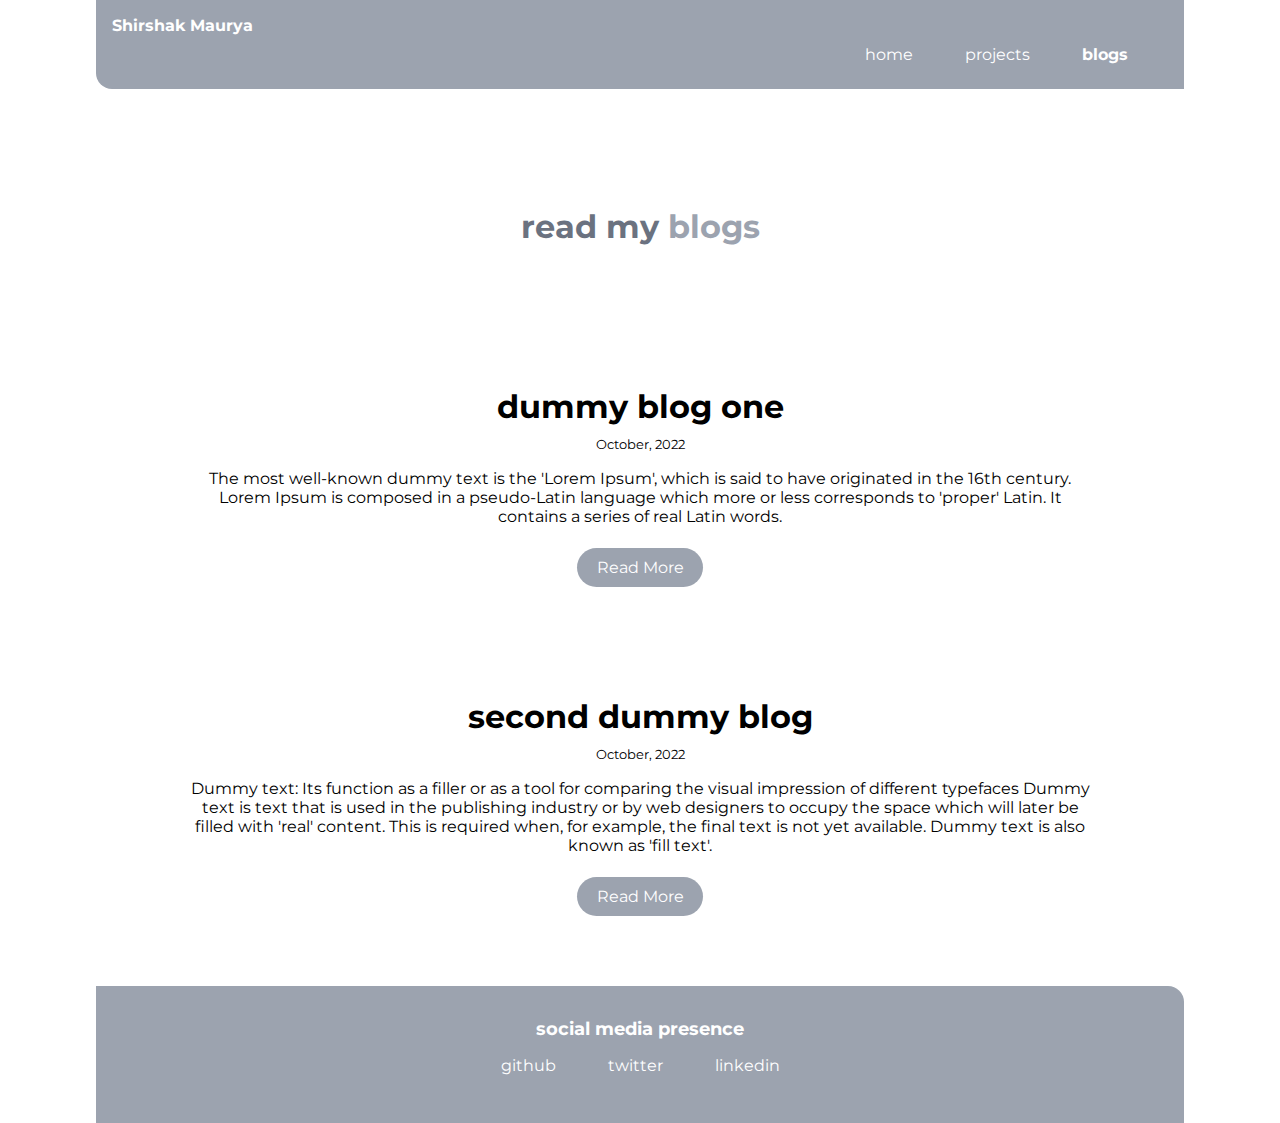
==== blogs.html @ bbb970d8 "added details" ====
<!DOCTYPE html>
<html lang="en">
  <head>
    <meta charset="UTF-8" />
    <meta name="viewport" content="width=device-width, initial-scale=1.0" />
    <link href="styles.css" rel="stylesheet" />
    <title>blogs | Shirshak Maurya</title>
  </head>
  <body>
    <nav class="navigation container">
      <div class="nav-brand"><a href="/">Shirshak Maurya</a></div>
      <ul class="list-non-bullet nav-pills">
        <li class="list-item-inline">
          <a class="link" href="/">home</a>
        </li>
        <li class="list-item-inline">
          <a class="link" href="/projects.html">projects</a>
        </li>
        <li class="list-item-inline">
          <a class="link link-active" href="/blogs.html">blogs</a>
        </li>
      </ul>
    </nav>

    <header class="hero">
      <h1 class="hero-heading">
        read my <span class="heading-inverted">blogs</span>
      </h1>
    </header>

    <ul class="list-non-bullet">
      <li>
        <article class="showcase-list container container-center">
          <h1>dummy blog one</h1>
          <small>October, 2022</small>
          <p>
            The most well-known dummy text is the 'Lorem Ipsum', which is said
            to have originated in the 16th century. Lorem Ipsum is composed in a
            pseudo-Latin language which more or less corresponds to 'proper'
            Latin. It contains a series of real Latin words.
          </p>

          <a class="link link-primary" href="./dummy-blog.html">Read More</a>
        </article>
      </li>

      <li>
        <article class="showcase-list container container-center">
          <h1>second dummy blog</h1>
          <small>October, 2022</small>
          <p>
            Dummy text: Its function as a filler or as a tool for comparing the
            visual impression of different typefaces Dummy text is text that is
            used in the publishing industry or by web designers to occupy the
            space which will later be filled with 'real' content. This is
            required when, for example, the final text is not yet available.
            Dummy text is also known as 'fill text'.
          </p>

          <a
            class="link link-primary"
            href="https://tanaypratap.substack.com/p/15-lpa-web-dev-job-checklist"
            >Read More</a
          >
        </article>
      </li>
    </ul>

    <footer class="footer">
      <div class="footer-header">social media presence</div>
      <ul class="social-links list-non-bullet">
        <li class="list-item-inline">
          <a class="link" href="https://github.com/shirshakmaurya/"> github </a>
        </li>
        <li class="list-item-inline">
          <a class="link" href="https://twitter.com/shirshakm"> twitter </a>
        </li>
        <li class="list-item-inline">
          <a class="link" href="https://www.linkedin.com/in/shirshakmaurya/">
            linkedin
          </a>
        </li>
      </ul>
    </footer>
  </body>
</html>
---- styles.css ----
@import url("https://fonts.googleapis.com/css2?family=Montserrat:wght@400;700&display=swap");

:root {
  --primary-color: #9CA3AF;
  --off-white: #f3f4f6;
  --dark-gray: #6b7280;
}

body {
  font-family: "Montserrat", sans-serif;
  margin: 0px auto;
  max-width: 85%;
  width: 100%;
}

hr {
  margin: 2rem 0rem;
}

/** spaces **/

.margin-md {
  margin: 2rem;
}

/** container **/
.container {
  padding: 0rem 1rem;
}

.container-center {
  max-width: 900px;
  width: 100%;
  margin: auto;
}

/** links **/
.link {
  box-sizing: border-box;
  text-decoration: none;
  padding: 0.5rem 1rem;
}

.link-primary {
  max-width: 140px;
  padding: 0.6rem 1.2rem;
  background-color: var(--primary-color);
  color: #fff;
  margin: 1rem auto;
  border-radius: 2rem;
}

.link-secondary {
  max-width: 140px;
  margin: 1rem;
  padding: 0.6rem 1.2rem;
  border-radius: 2rem;
  border: 1px solid var(--primary-color);
  color: var(--primary-color);
}

/** look into BEM naming convention for CSS **/

/** lists **/

.list-non-bullet {
  list-style: none;
  padding-inline-start: 0px;
}

.list-item-inline {
  display: inline;
  padding: 0rem 0.5rem;
}

/** navigation **/

.navigation {
  background-color: var(--primary-color);
  color: white;
  padding: 1rem;
  border-bottom-left-radius: 1rem;
}

.navigation .nav-brand {
  font-weight: bold;
}

.nav-brand a {
  text-decoration: none;
  color: inherit;
}

.navigation .nav-pills {
  text-align: right;
  margin: 0.6rem 1rem;
}

.navigation .link {
  color: white;
}

.navigation .link-active {
  font-weight: bold;
}

/** header **/

.hero {
  padding: 2rem;
  padding-top: 5rem;
}

.hero .hero-img {
  max-width: 80%;
  width: 550px;
  display: block;
  margin: auto;
}

.hero .hero-heading {
  text-align: center;
  padding-top: 1rem;
  color: var(--dark-gray);
}

.hero .hero-heading .heading-inverted {
  color: var(--primary-color);
}

/** sections **/

.section {
  padding: 2rem;
  margin: 2rem 0;
  border-radius: 1rem;
  text-align: center;
}

.section h1 {
  text-align: center;
}

.ow {
  background-color: var(--off-white);
}

/** footers **/

.footer {
  background-color: var(--primary-color);
  padding: 2rem 1rem;
  text-align: center;
  color: white;
  border-top-right-radius: 1rem;
}

.footer .link {
  color: white;
}

.footer .footer-header {
  font-weight: bold;
  font-size: large;
}

.footer ul {
  padding-inline-start: 0px;
}

/** projects **/
.showcase-list {
  /* padding: 2rem; */
  padding: 2rem;
  border-radius: 1rem;
  text-align: center;
  margin: 3rem auto;
}
.showcase-list h1 {
  margin: 0.5rem;
}

.showcase-list p {
  padding-bottom: 1rem;
}

/** blogs **/

.showcase-blog {
  padding-bottom: 6rem;
}

@media (max-width: 900px) {
  body {
    max-width: 95%;
    width: 100%;
  }

  .list-item-inline {
    display: inline;
    padding: 0rem;
  }

  .container-center {
    width: auto;
  }

  .link-primary {
    display: block;
  }
}
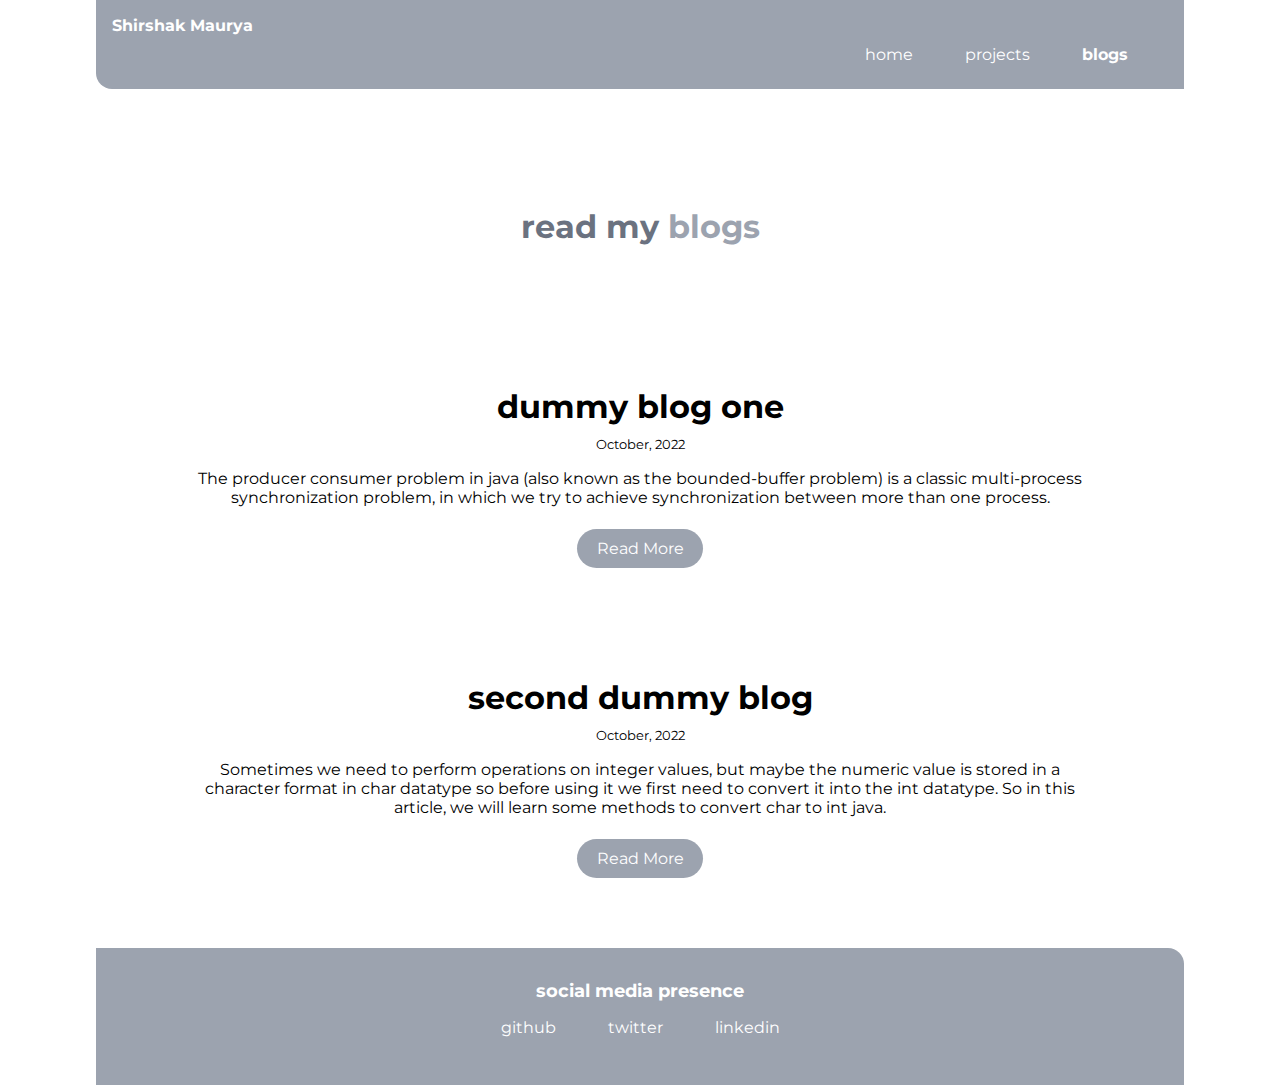
==== commit 45956c35: "Added my article" ====
--- a/blogs.html
+++ b/blogs.html
@@ -34,13 +34,10 @@
           <h1>dummy blog one</h1>
           <small>October, 2022</small>
           <p>
-            The most well-known dummy text is the 'Lorem Ipsum', which is said
-            to have originated in the 16th century. Lorem Ipsum is composed in a
-            pseudo-Latin language which more or less corresponds to 'proper'
-            Latin. It contains a series of real Latin words.
+            The producer consumer problem in java (also known as the bounded-buffer problem) is a classic multi-process synchronization problem, in which we try to achieve synchronization between more than one process.
           </p>
 
-          <a class="link link-primary" href="./dummy-blog.html">Read More</a>
+          <a class="link link-primary" href="https://www.scaler.com/topics/producer-consumer-problem-in-java/">Read More</a>
         </article>
       </li>
 
@@ -49,17 +46,12 @@
           <h1>second dummy blog</h1>
           <small>October, 2022</small>
           <p>
-            Dummy text: Its function as a filler or as a tool for comparing the
-            visual impression of different typefaces Dummy text is text that is
-            used in the publishing industry or by web designers to occupy the
-            space which will later be filled with 'real' content. This is
-            required when, for example, the final text is not yet available.
-            Dummy text is also known as 'fill text'.
+            Sometimes we need to perform operations on integer values, but maybe the numeric value is stored in a character format in char datatype so before using it we first need to convert it into the int datatype. So in this article, we will learn some methods to convert char to int java.
           </p>
 
           <a
             class="link link-primary"
-            href="https://tanaypratap.substack.com/p/15-lpa-web-dev-job-checklist"
+            href="https://www.scaler.com/topics/char-to-int-in-java/"
             >Read More</a
           >
         </article>
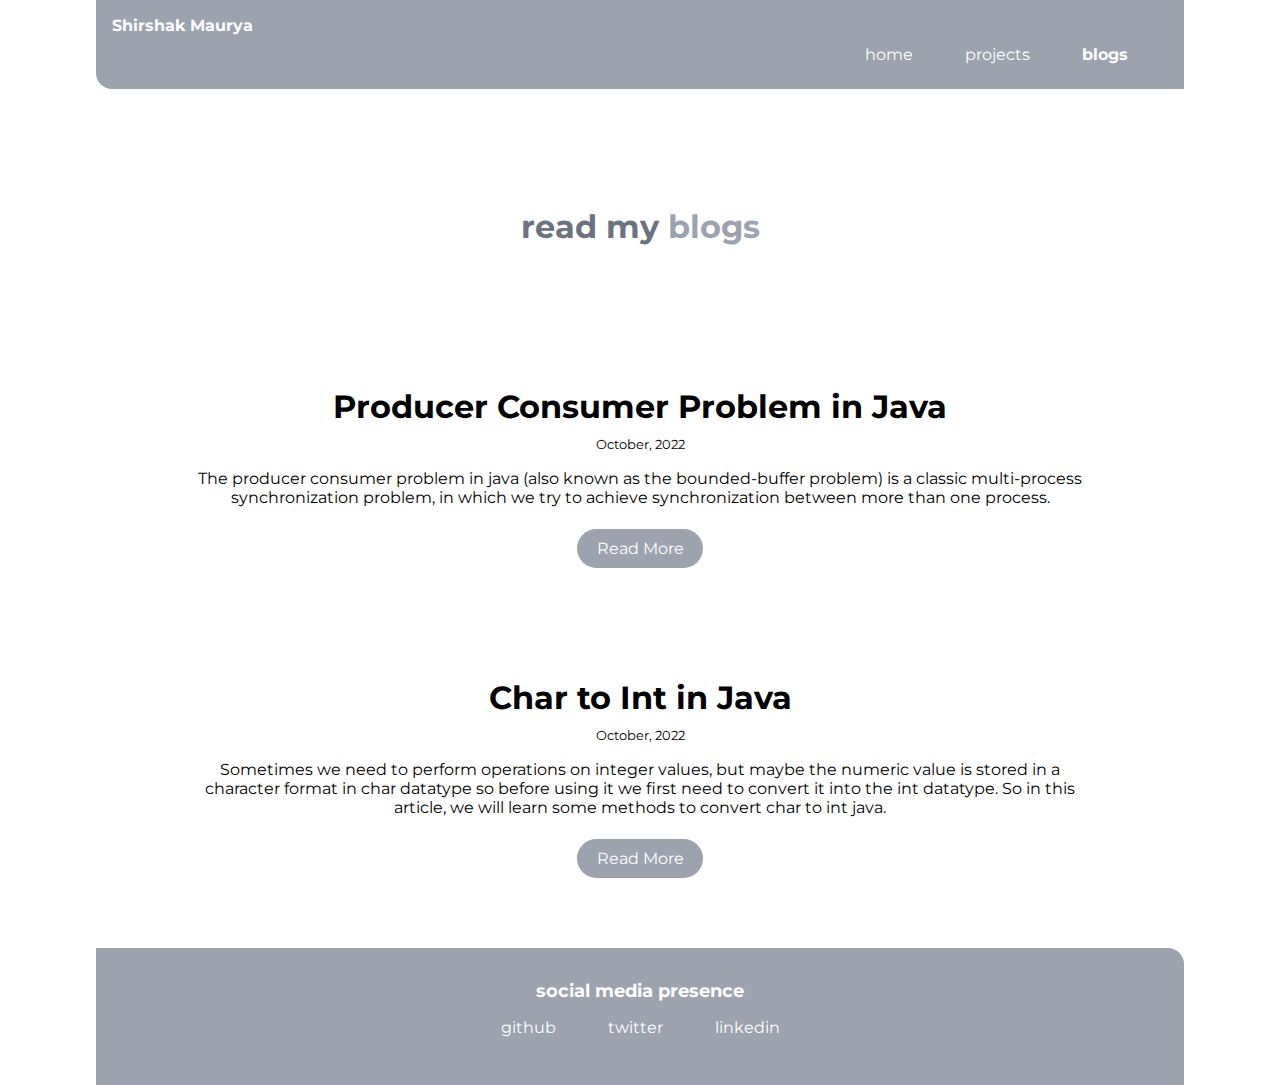
==== commit eab23e29: "Added articles" ====
--- a/blogs.html
+++ b/blogs.html
@@ -31,7 +31,7 @@
     <ul class="list-non-bullet">
       <li>
         <article class="showcase-list container container-center">
-          <h1>dummy blog one</h1>
+          <h1>Producer Consumer Problem in Java</h1>
           <small>October, 2022</small>
           <p>
             The producer consumer problem in java (also known as the bounded-buffer problem) is a classic multi-process synchronization problem, in which we try to achieve synchronization between more than one process.
@@ -43,7 +43,7 @@
 
       <li>
         <article class="showcase-list container container-center">
-          <h1>second dummy blog</h1>
+          <h1>Char to Int in Java</h1>
           <small>October, 2022</small>
           <p>
             Sometimes we need to perform operations on integer values, but maybe the numeric value is stored in a character format in char datatype so before using it we first need to convert it into the int datatype. So in this article, we will learn some methods to convert char to int java.
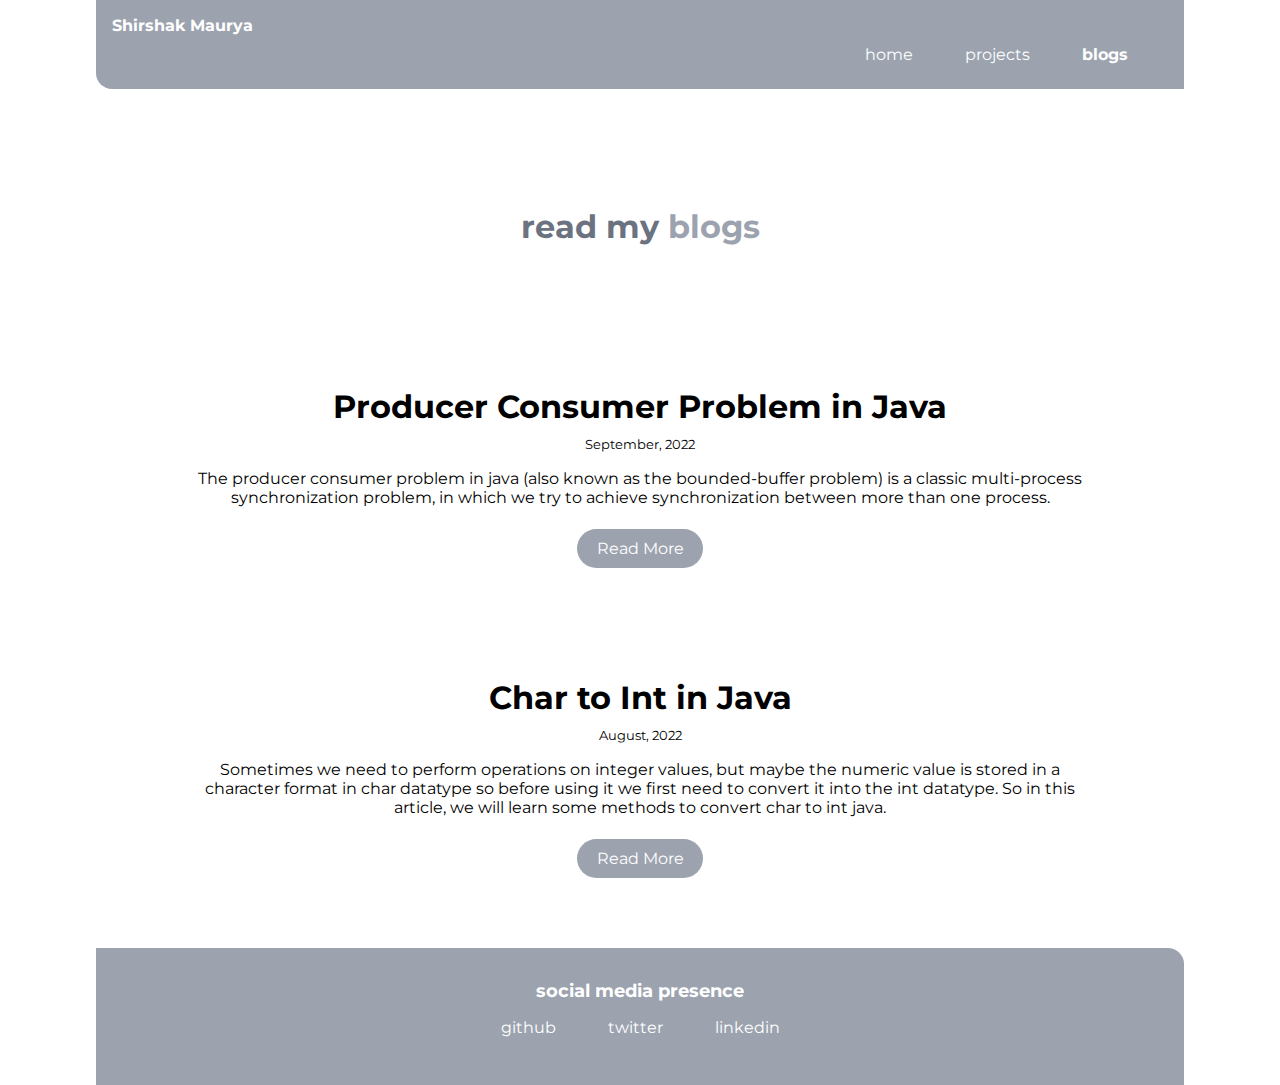
==== commit 57387c34: "Update blogs.html" ====
--- a/blogs.html
+++ b/blogs.html
@@ -32,7 +32,7 @@
       <li>
         <article class="showcase-list container container-center">
           <h1>Producer Consumer Problem in Java</h1>
-          <small>October, 2022</small>
+          <small>September, 2022</small>
           <p>
             The producer consumer problem in java (also known as the bounded-buffer problem) is a classic multi-process synchronization problem, in which we try to achieve synchronization between more than one process.
           </p>
@@ -44,7 +44,7 @@
       <li>
         <article class="showcase-list container container-center">
           <h1>Char to Int in Java</h1>
-          <small>October, 2022</small>
+          <small>August, 2022</small>
           <p>
             Sometimes we need to perform operations on integer values, but maybe the numeric value is stored in a character format in char datatype so before using it we first need to convert it into the int datatype. So in this article, we will learn some methods to convert char to int java.
           </p>
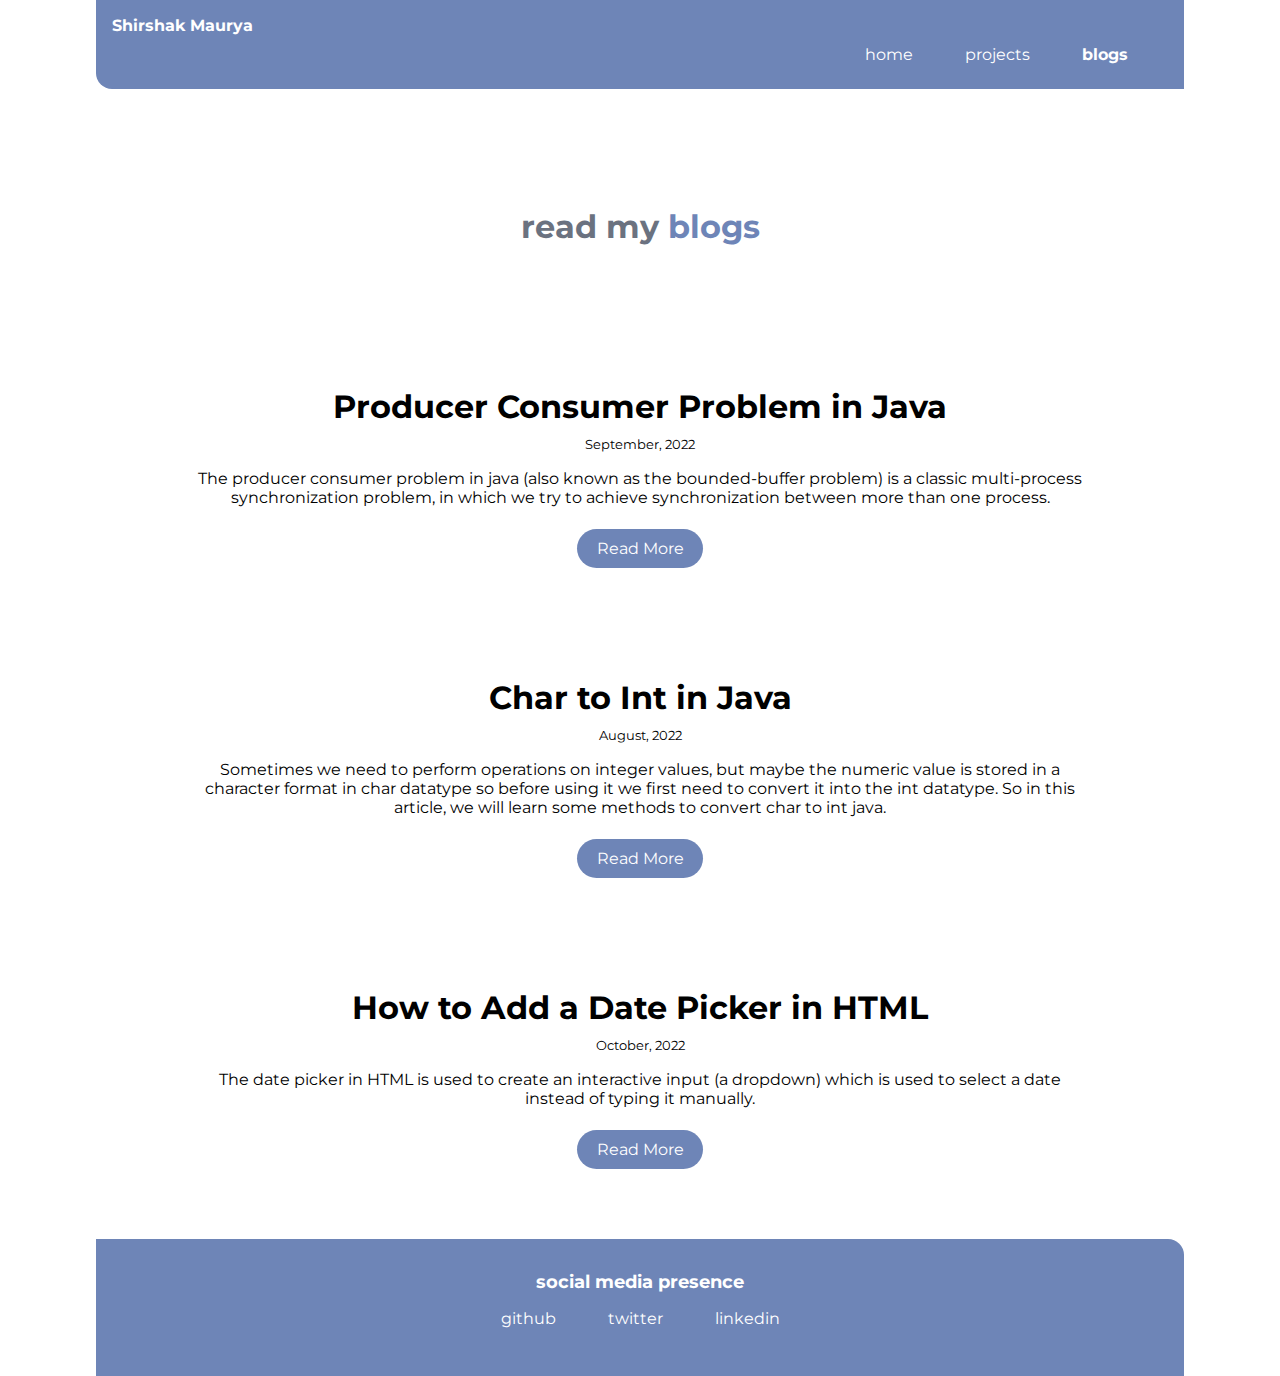
==== commit 83bfb32d: "Updated portfolio" ====
--- a/blogs.html
+++ b/blogs.html
@@ -56,8 +56,24 @@
           >
         </article>
       </li>
+
+      <li>
+        <article class="showcase-list container container-center">
+          <h1>How to Add a Date Picker in HTML</h1>
+          <small>October, 2022</small>
+          <p>
+            The date picker in HTML is used to create an interactive input (a dropdown) which is used to select a date instead of typing it manually.
+          </p>
+
+          <a
+            class="link link-primary"
+            href="https://www.scaler.com/topics/date-picker-in-html/"
+            >Read More</a
+          >
+        </article>
+      </li>
     </ul>
-
+    
     <footer class="footer">
       <div class="footer-header">social media presence</div>
       <ul class="social-links list-non-bullet">
--- a/styles.css
+++ b/styles.css
@@ -1,7 +1,7 @@
 @import url("https://fonts.googleapis.com/css2?family=Montserrat:wght@400;700&display=swap");
 
 :root {
-  --primary-color: #9CA3AF;
+  --primary-color: #6e85b7;
   --off-white: #f3f4f6;
   --dark-gray: #6b7280;
 }
